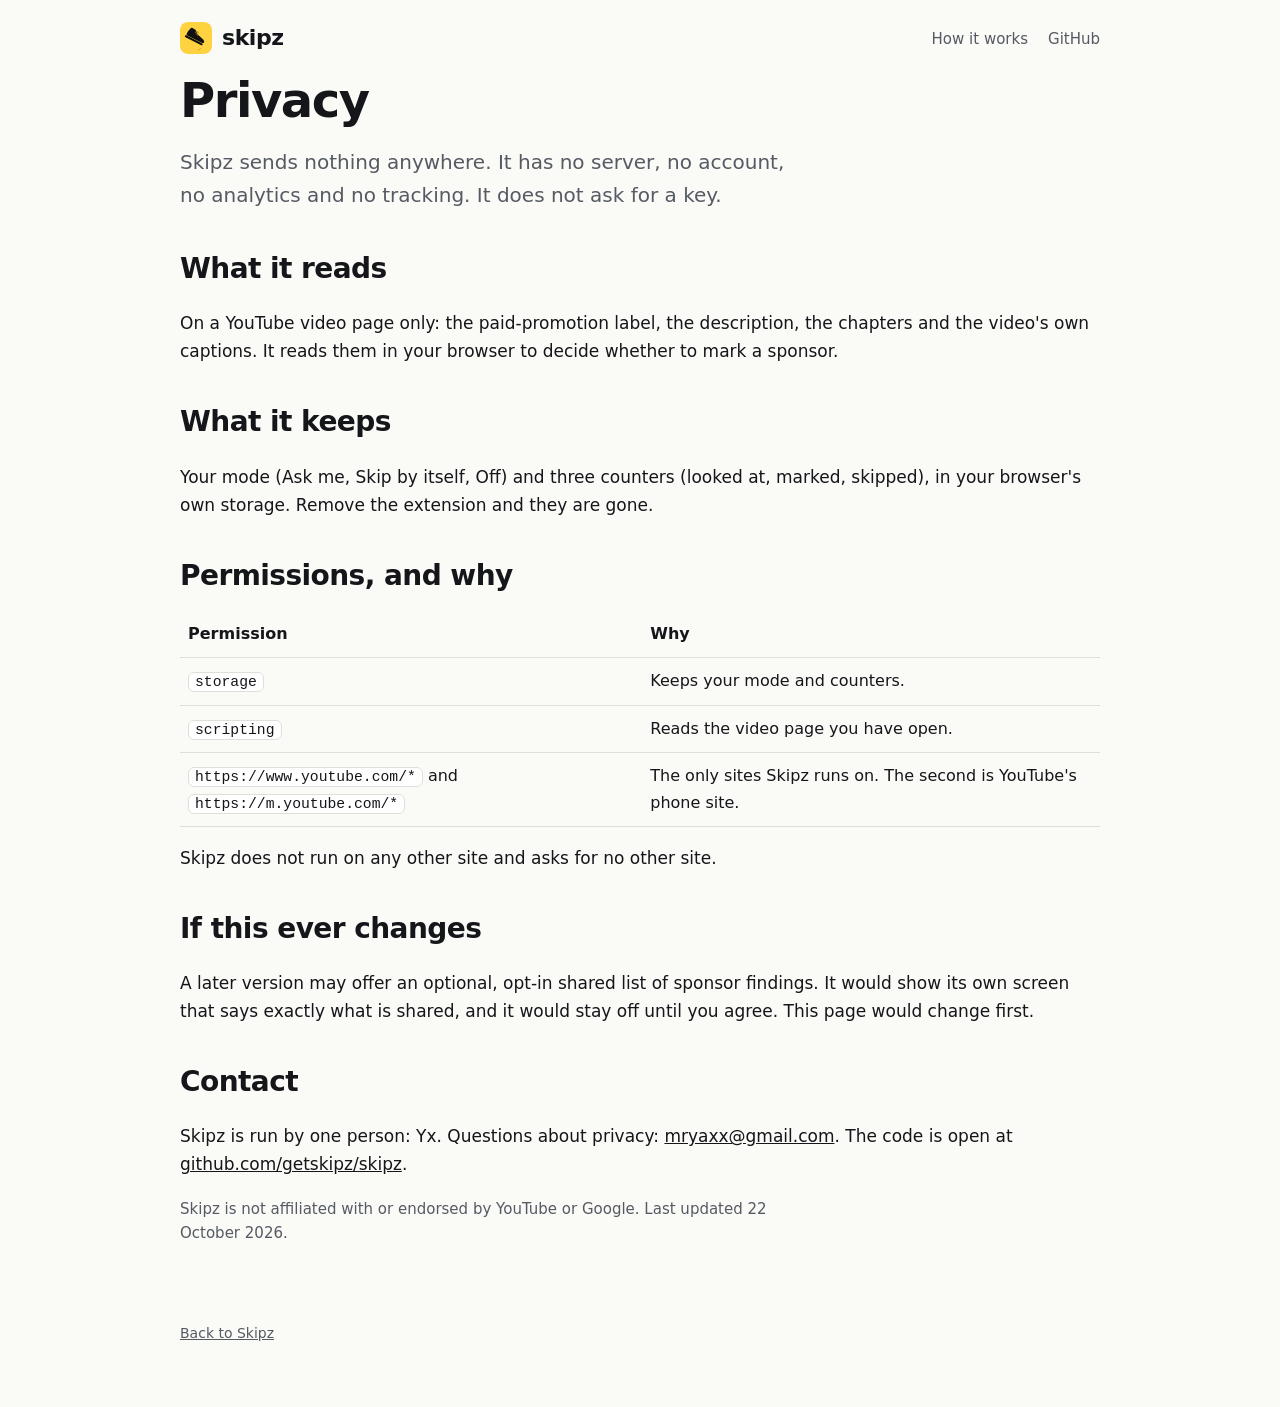
==== privacy.html @ 68180277 "Skipz site: landing page and privacy page" ====
<!doctype html>
<html lang="en">
<head>
<meta charset="utf-8">
<meta name="viewport" content="width=device-width,initial-scale=1">
<title>Skipz privacy</title>
<meta name="description" content="Skipz sends nothing anywhere. What it reads, what it keeps, and the permissions it asks for.">
<link rel="icon" type="image/svg+xml" href="favicon.svg">
<link rel="stylesheet" href="style.css">
</head>
<body>
<header class="wrap top">
  <a class="brand" href="./"><img src="favicon.svg" alt="" width="32" height="32">skipz</a>
  <nav><a href="./#how">How it works</a><a href="https://github.com/getskipz/skipz">GitHub</a></nav>
</header>
<main class="wrap doc">
  <h1>Privacy</h1>
  <p class="lead">Skipz sends nothing anywhere. It has no server, no account, no analytics and no tracking. It does not ask for a key.</p>

  <h2>What it reads</h2>
  <p>On a YouTube video page only: the paid-promotion label, the description, the chapters and the video's own captions. It reads them in your browser to decide whether to mark a sponsor.</p>

  <h2>What it keeps</h2>
  <p>Your mode (Ask me, Skip by itself, Off) and three counters (looked at, marked, skipped), in your browser's own storage. Remove the extension and they are gone.</p>

  <h2>Permissions, and why</h2>
  <table>
    <tr><th>Permission</th><th>Why</th></tr>
    <tr><td><code>storage</code></td><td>Keeps your mode and counters.</td></tr>
    <tr><td><code>scripting</code></td><td>Reads the video page you have open.</td></tr>
    <tr><td><code>https://www.youtube.com/*</code> and <code>https://m.youtube.com/*</code></td><td>The only sites Skipz runs on. The second is YouTube's phone site.</td></tr>
  </table>
  <p>Skipz does not run on any other site and asks for no other site.</p>

  <h2>If this ever changes</h2>
  <p>A later version may offer an optional, opt-in shared list of sponsor findings. It would show its own screen that says exactly what is shared, and it would stay off until you agree. This page would change first.</p>

  <h2>Contact</h2>
  <p>Skipz is run by one person: Yx. Questions about privacy: <a href="mailto:mryaxx@gmail.com">mryaxx@gmail.com</a>. The code is open at <a href="https://github.com/getskipz/skipz">github.com/getskipz/skipz</a>.</p>
  <p class="sub small">Skipz is not affiliated with or endorsed by YouTube or Google. Last updated 22 October 2026.</p>
</main>
<footer class="wrap foot"><p><a href="./">Back to Skipz</a></p></footer>
</body>
</html>
---- style.css ----
:root{--bg:#0b0c0e;--card:#16181c;--ink:#f4f4f2;--muted:#a9adb4;--line:#2a2d33;--y:#ffd23f;--on-y:#111}
@media (prefers-color-scheme:light){:root{--bg:#fafaf7;--card:#fff;--ink:#14161a;--muted:#555a63;--line:#dedfda;--y:#f2b900;--on-y:#111}}
*{box-sizing:border-box}
html{scroll-behavior:smooth}
body{margin:0;background:var(--bg);color:var(--ink);font:17px/1.65 system-ui,-apple-system,"Segoe UI",Roboto,sans-serif}
.wrap{max-width:960px;margin:0 auto;padding:0 20px}
a{color:inherit}
.top{display:flex;align-items:center;justify-content:space-between;padding-top:20px;padding-bottom:20px}
.brand{display:inline-flex;align-items:center;gap:10px;font-weight:800;font-size:22px;letter-spacing:-.02em;text-decoration:none}.brand img{border-radius:8px}
.top nav a{margin-left:20px;text-decoration:none;color:var(--muted);font-size:15px}
.top nav a:hover{color:var(--ink)}
.hero{padding-top:56px;padding-bottom:40px}
.eyebrow{color:var(--y);font-weight:600;font-size:14px;letter-spacing:.06em;text-transform:uppercase;margin:0 0 12px}
h1{font-size:clamp(38px,7vw,64px);line-height:1.04;letter-spacing:-.03em;margin:0 0 20px}
h2{font-size:28px;letter-spacing:-.02em;margin:0 0 10px}
h3{font-size:17px;margin:0 0 6px}
.lead{font-size:20px;color:var(--muted);max-width:620px;margin:0 0 28px}
.cta{display:flex;flex-wrap:wrap;gap:12px;margin:0 0 36px}
.btn{display:inline-flex;align-items:center;min-height:48px;padding:0 22px;border-radius:999px;border:1px solid var(--line);text-decoration:none;font-weight:600}
.btn.primary{background:var(--y);color:var(--on-y);border-color:var(--y)}
.btn:focus-visible,a:focus-visible{outline:2px solid var(--y);outline-offset:3px}
.demo{background:#000;border-radius:18px;border:1px solid var(--line);overflow:hidden;max-width:640px}
.screen{height:190px;position:relative}
.chipq{position:absolute;left:14px;top:14px;right:14px;display:flex;flex-wrap:wrap;align-items:center;gap:8px;background:#111;color:#fff;border-radius:999px;padding:8px 8px 8px 16px;font:600 14px/1.2 system-ui,sans-serif}
.chipq b{color:var(--y)}
.chipq i{font-style:normal;border-radius:999px;padding:11px 16px}
.chipq .go{background:var(--y);color:#111}.chipq .stay{background:#2a2a2a}
.bar{height:8px;background:#2b2b2b;position:relative}
.m{position:absolute;top:0;height:100%;background:var(--y)}
.m.a{left:8%;width:3%}.m.b{left:42%;width:14%}
section.wrap{padding-top:44px;padding-bottom:12px}
.sub{color:var(--muted);max-width:640px;margin:0 0 22px}
.sub.small{font-size:15px;margin-top:18px}
.grid{display:grid;gap:14px;grid-template-columns:repeat(auto-fit,minmax(210px,1fr))}
.grid.three{grid-template-columns:repeat(auto-fit,minmax(250px,1fr))}
article{background:var(--card);border:1px solid var(--line);border-radius:16px;padding:18px 20px}
article p{margin:0;color:var(--muted);font-size:16px}
.ticks{list-style:none;padding:0;margin:0 0 16px}
.ticks li{padding:8px 0 8px 30px;position:relative;border-bottom:1px solid var(--line)}
.ticks li::before{content:"";position:absolute;left:4px;top:18px;width:12px;height:12px;border-radius:50%;background:var(--y)}
.link{color:var(--y);font-weight:600}
.help{padding-bottom:20px}
.foot{padding-top:40px;padding-bottom:48px;color:var(--muted);font-size:14px}
.doc h1{font-size:clamp(32px,6vw,48px)}
.doc h2{margin-top:34px}
.doc table{width:100%;border-collapse:collapse;margin:12px 0}
.doc td,.doc th{border-bottom:1px solid var(--line);padding:10px 8px;text-align:left;vertical-align:top;font-size:16px}
.doc code{background:var(--card);border:1px solid var(--line);border-radius:6px;padding:1px 6px;font-size:.92em}
@media (prefers-reduced-motion:reduce){html{scroll-behavior:auto}}
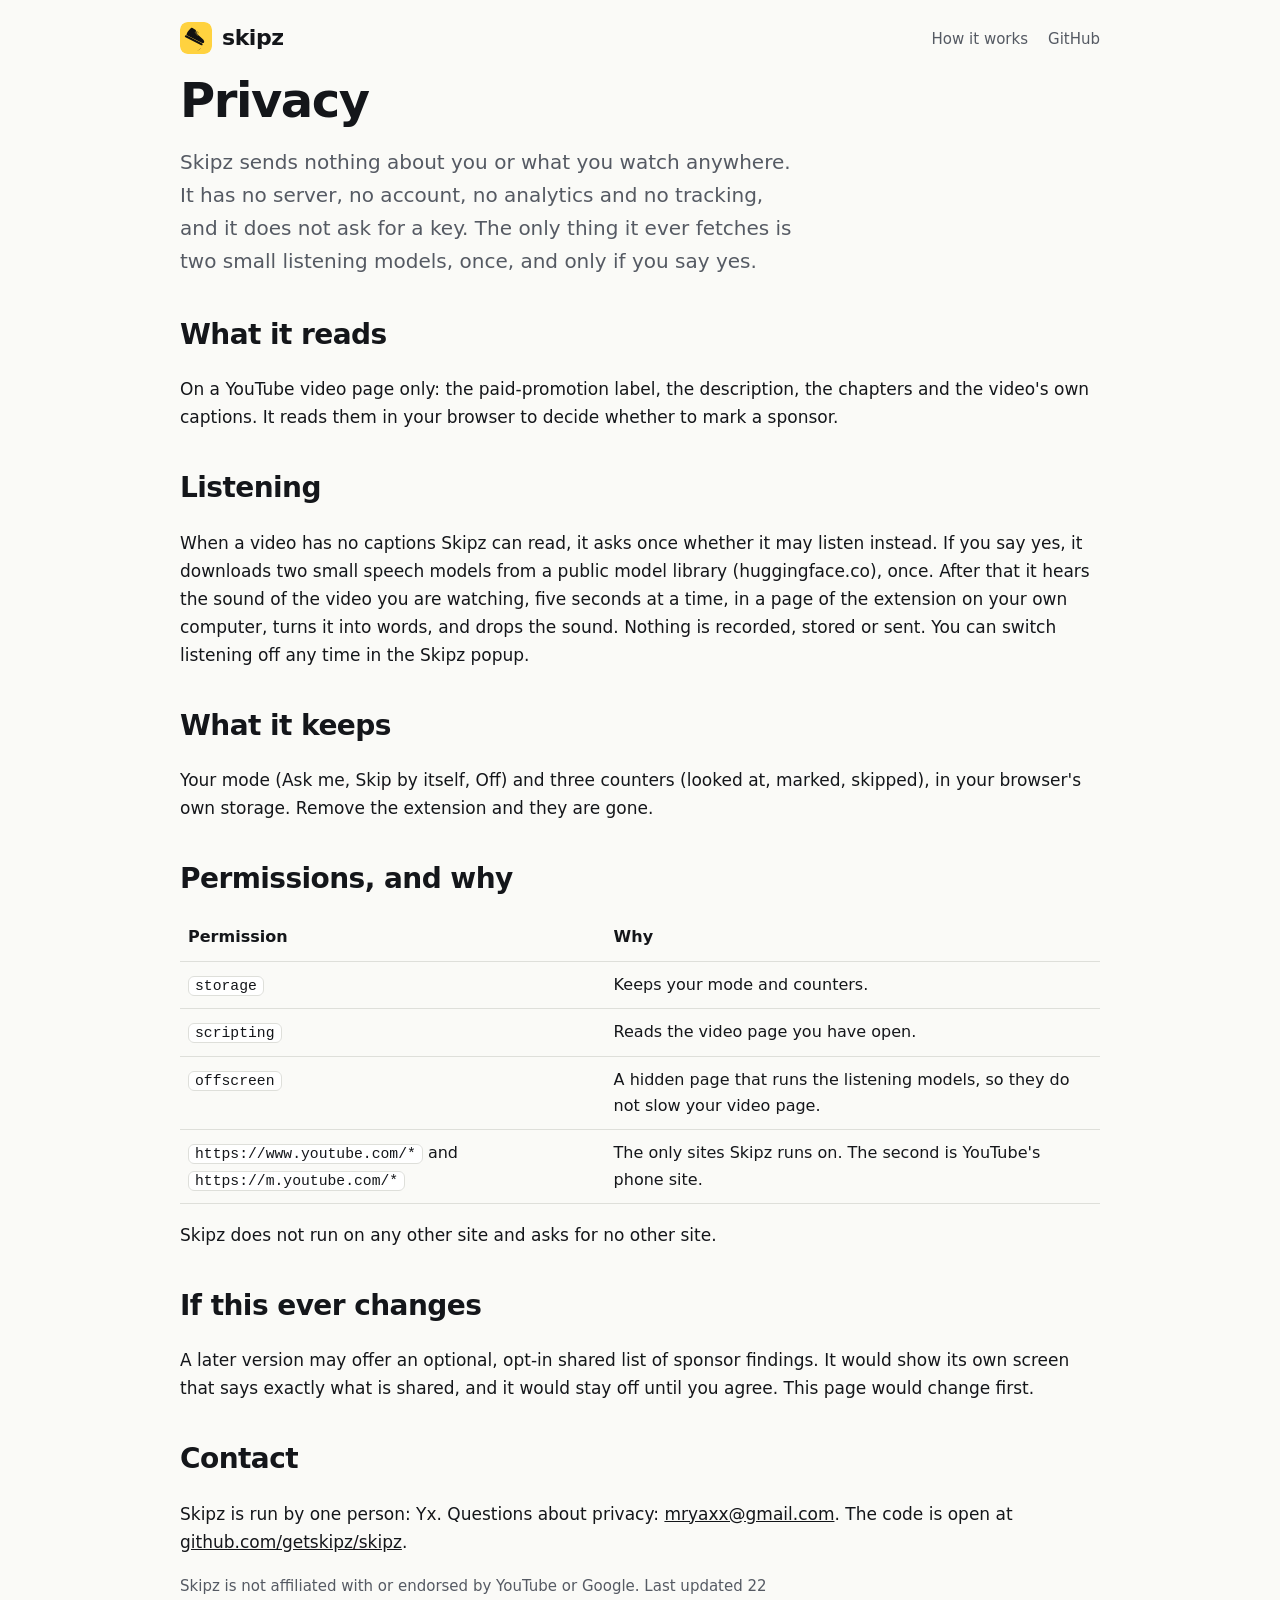
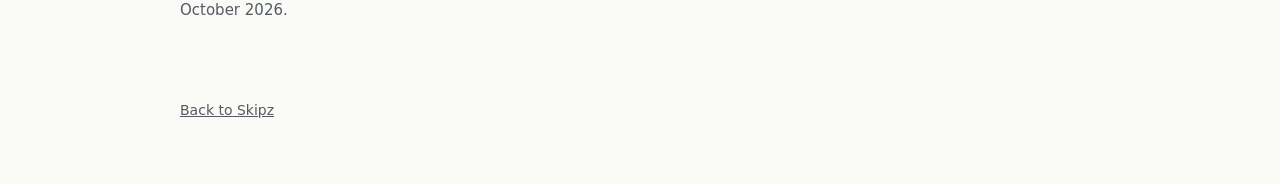
==== commit ae07d857: "Site: listening, no brand names" ====
--- a/privacy.html
+++ b/privacy.html
@@ -4,7 +4,7 @@
 <meta charset="utf-8">
 <meta name="viewport" content="width=device-width,initial-scale=1">
 <title>Skipz privacy</title>
-<meta name="description" content="Skipz sends nothing anywhere. What it reads, what it keeps, and the permissions it asks for.">
+<meta name="description" content="Skipz sends nothing about you or what you watch anywhere. What it reads, what it hears, what it keeps, and the permissions it asks for.">
 <link rel="icon" type="image/svg+xml" href="favicon.svg">
 <link rel="stylesheet" href="style.css">
 </head>
@@ -15,10 +15,13 @@
 </header>
 <main class="wrap doc">
   <h1>Privacy</h1>
-  <p class="lead">Skipz sends nothing anywhere. It has no server, no account, no analytics and no tracking. It does not ask for a key.</p>
+  <p class="lead">Skipz sends nothing about you or what you watch anywhere. It has no server, no account, no analytics and no tracking, and it does not ask for a key. The only thing it ever fetches is two small listening models, once, and only if you say yes.</p>
 
   <h2>What it reads</h2>
   <p>On a YouTube video page only: the paid-promotion label, the description, the chapters and the video's own captions. It reads them in your browser to decide whether to mark a sponsor.</p>
+
+  <h2>Listening</h2>
+  <p>When a video has no captions Skipz can read, it asks once whether it may listen instead. If you say yes, it downloads two small speech models from a public model library (huggingface.co), once. After that it hears the sound of the video you are watching, five seconds at a time, in a page of the extension on your own computer, turns it into words, and drops the sound. Nothing is recorded, stored or sent. You can switch listening off any time in the Skipz popup.</p>
 
   <h2>What it keeps</h2>
   <p>Your mode (Ask me, Skip by itself, Off) and three counters (looked at, marked, skipped), in your browser's own storage. Remove the extension and they are gone.</p>
@@ -28,6 +31,7 @@
     <tr><th>Permission</th><th>Why</th></tr>
     <tr><td><code>storage</code></td><td>Keeps your mode and counters.</td></tr>
     <tr><td><code>scripting</code></td><td>Reads the video page you have open.</td></tr>
+    <tr><td><code>offscreen</code></td><td>A hidden page that runs the listening models, so they do not slow your video page.</td></tr>
     <tr><td><code>https://www.youtube.com/*</code> and <code>https://m.youtube.com/*</code></td><td>The only sites Skipz runs on. The second is YouTube's phone site.</td></tr>
   </table>
   <p>Skipz does not run on any other site and asks for no other site.</p>
--- a/style.css
+++ b/style.css
@@ -19,6 +19,7 @@
 .btn{display:inline-flex;align-items:center;min-height:48px;padding:0 22px;border-radius:999px;border:1px solid var(--line);text-decoration:none;font-weight:600}
 .btn.primary{background:var(--y);color:var(--on-y);border-color:var(--y)}
 .btn:focus-visible,a:focus-visible{outline:2px solid var(--y);outline-offset:3px}
+.demoimg{display:block;width:100%;max-width:720px;height:auto;border-radius:18px;border:1px solid var(--line)}
 .demo{background:#000;border-radius:18px;border:1px solid var(--line);overflow:hidden;max-width:640px}
 .screen{height:190px;position:relative}
 .chipq{position:absolute;left:14px;top:14px;right:14px;display:flex;flex-wrap:wrap;align-items:center;gap:8px;background:#111;color:#fff;border-radius:999px;padding:8px 8px 8px 16px;font:600 14px/1.2 system-ui,sans-serif}
